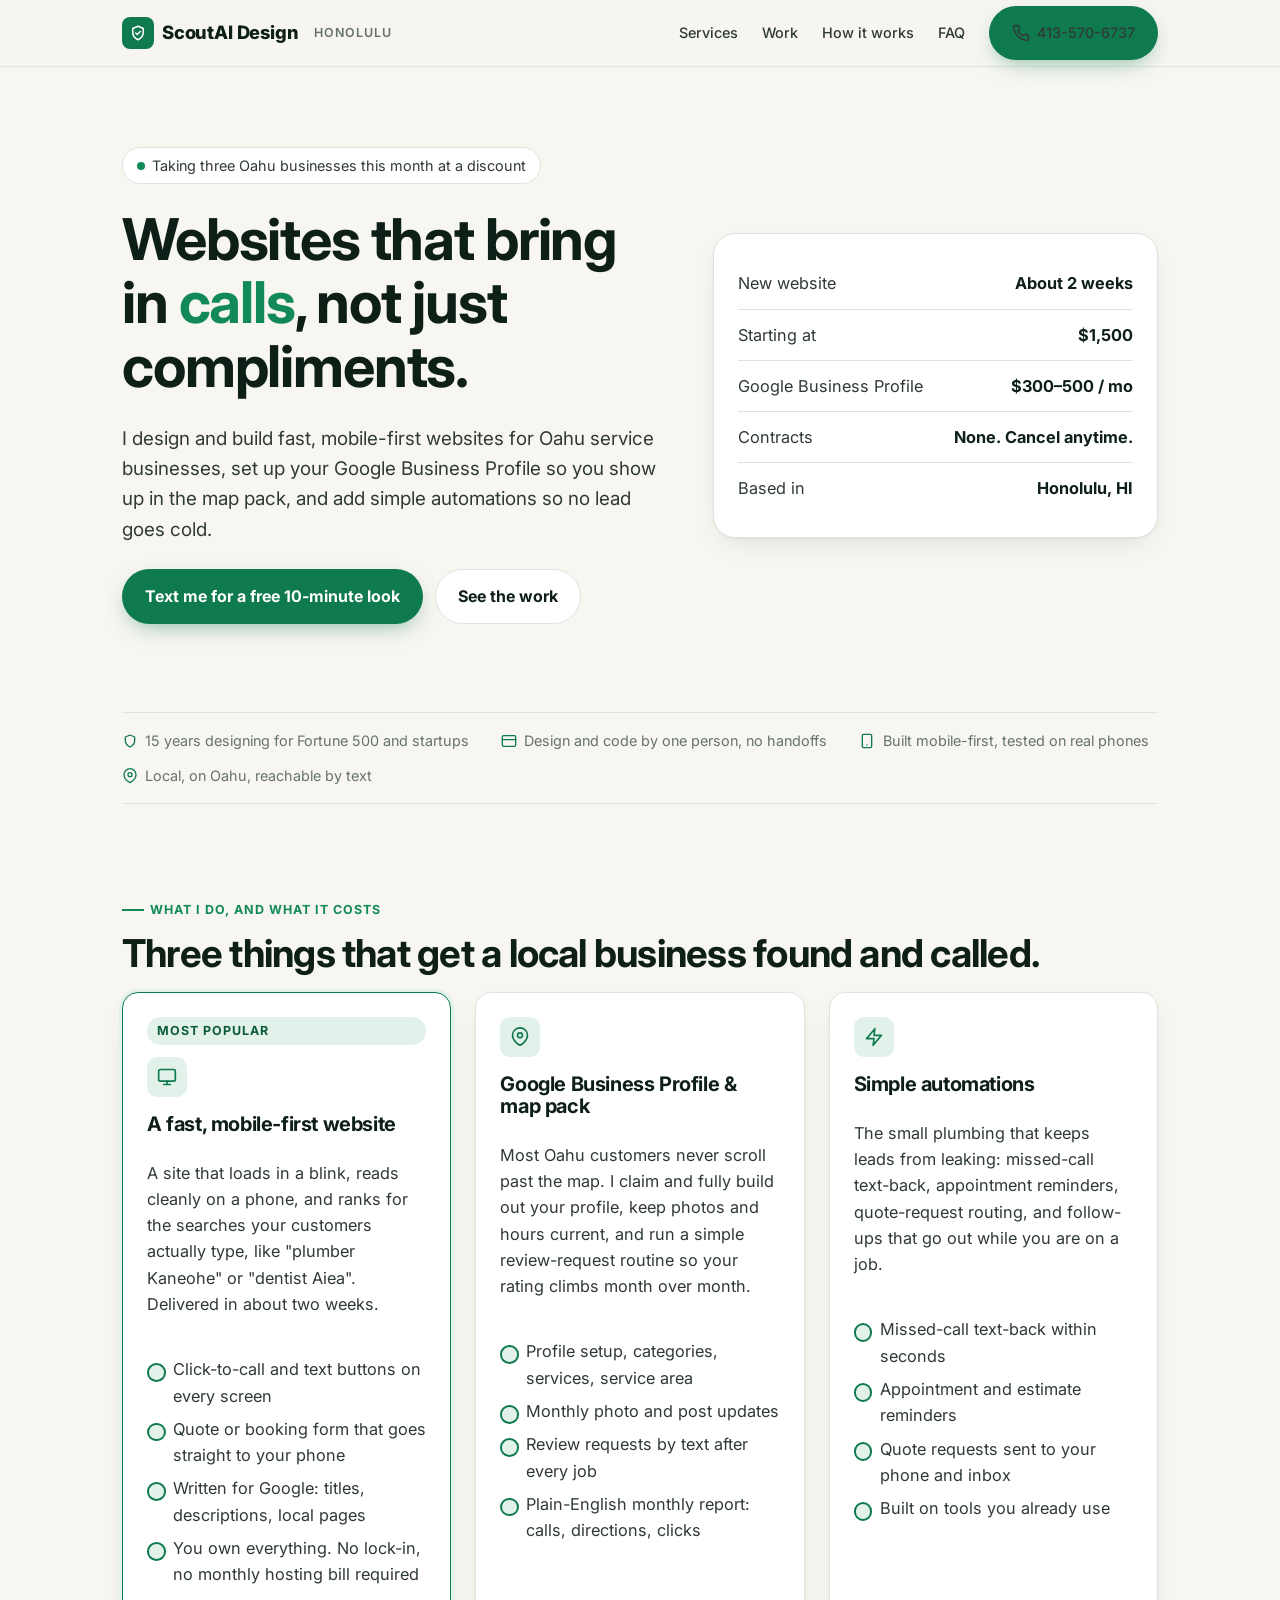
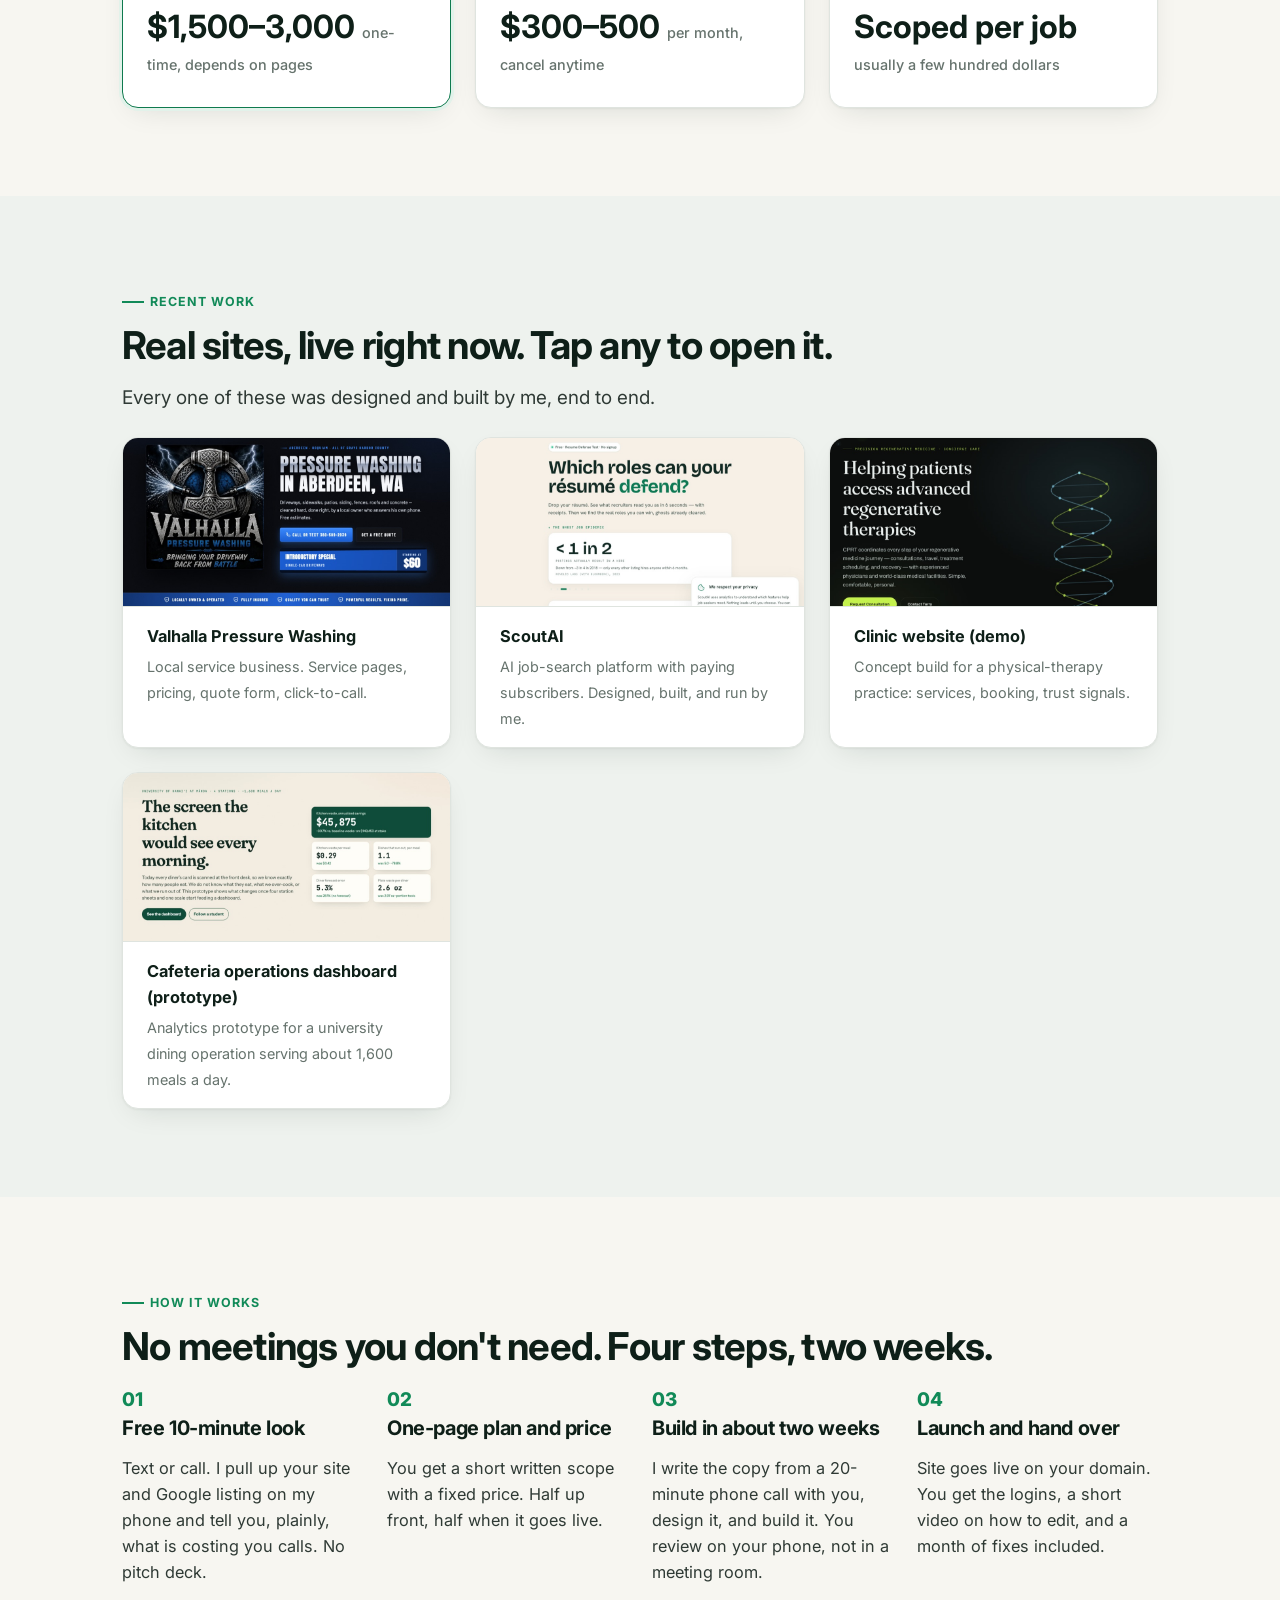
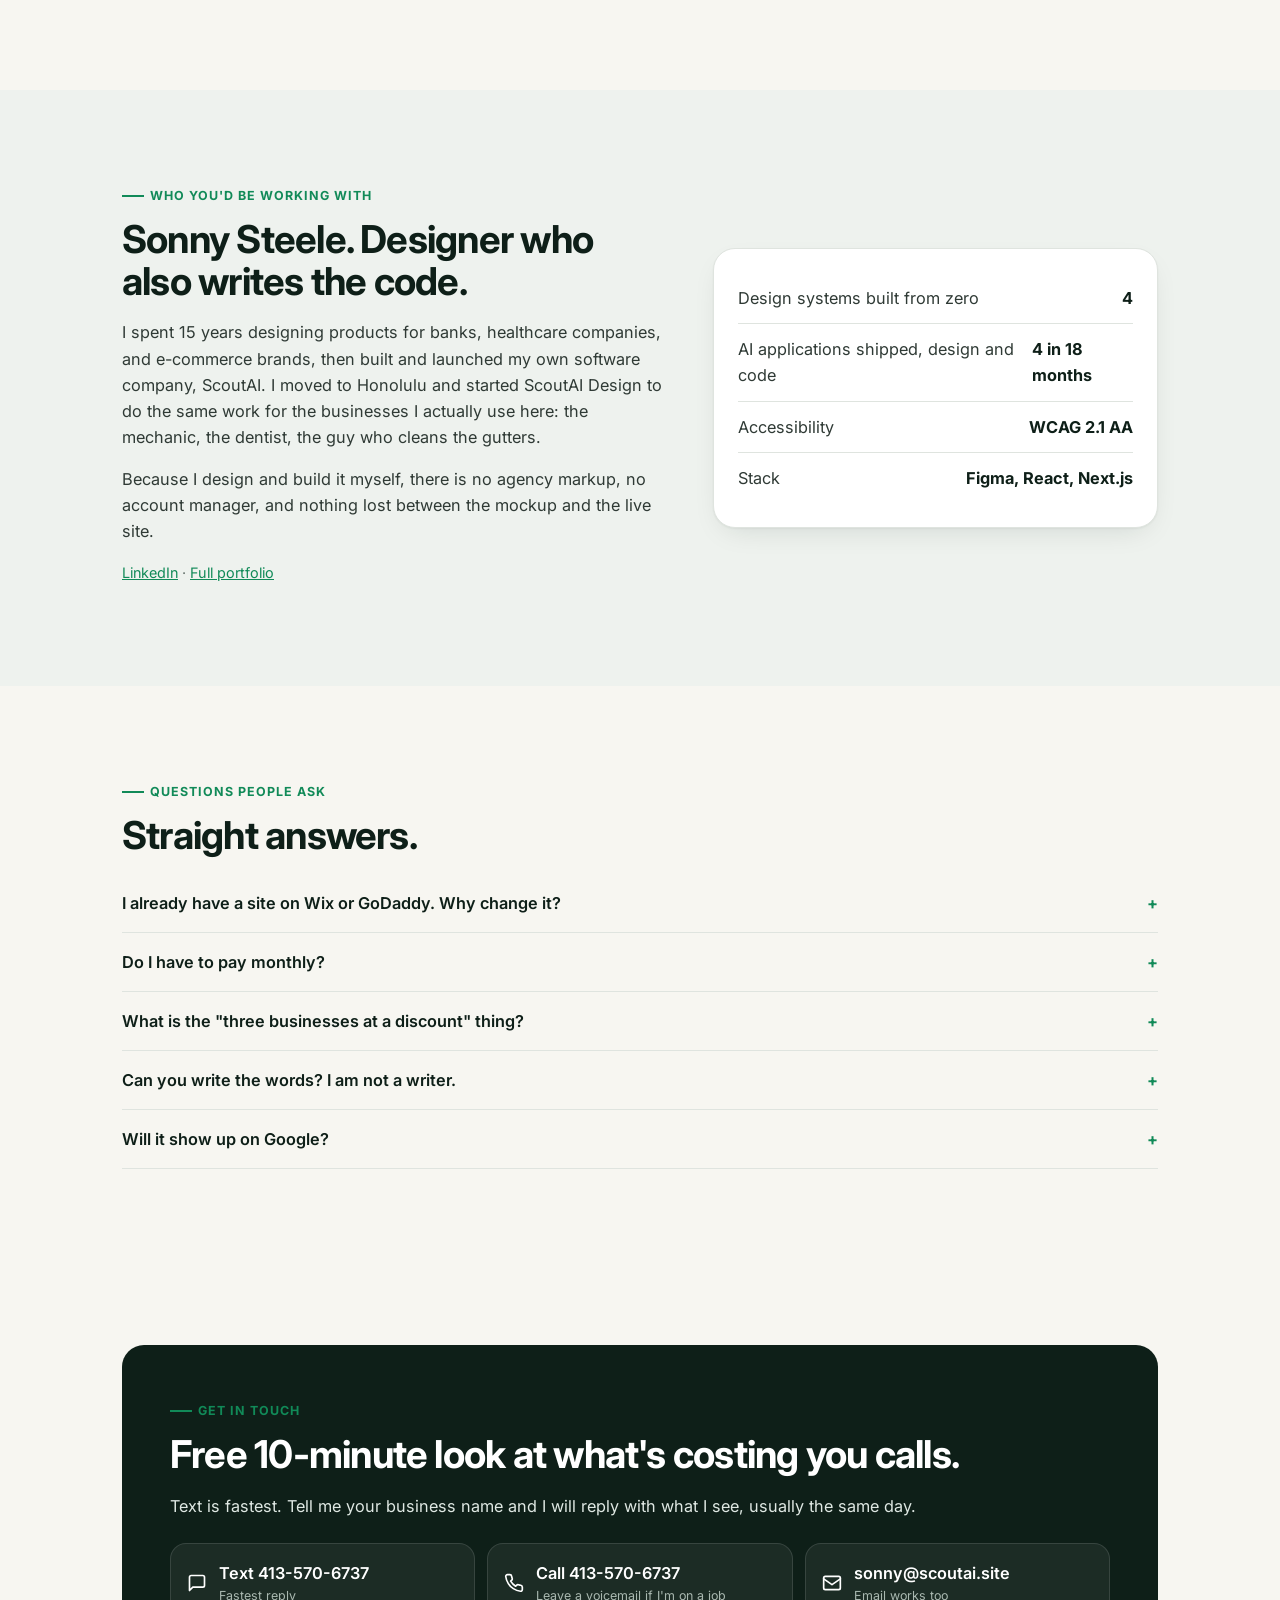
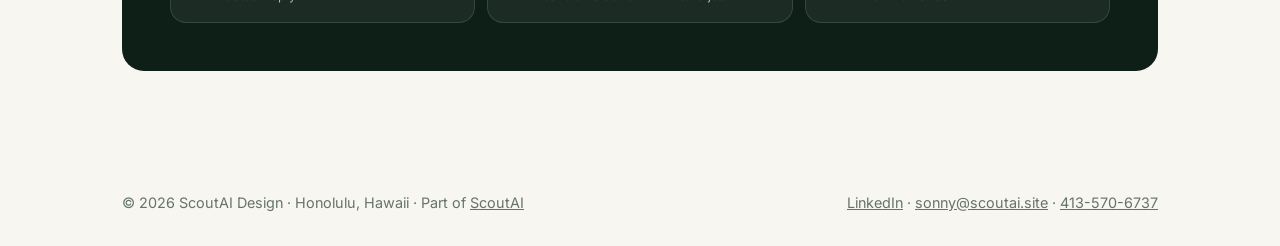
==== index.html @ 1185ef54 "ScoutAI Design one-page site Co-Authored-By: Claude Fable 5.1 <noreply@anthropic.com>" ====
<!doctype html>
<html lang="en">
<head>
<meta charset="utf-8">
<meta name="viewport" content="width=device-width,initial-scale=1,viewport-fit=cover">
<title>ScoutAI Design — Websites, Google Business Profile &amp; automations for Oahu businesses</title>
<meta name="description" content="Honolulu web design studio. Fast mobile-first websites in about two weeks, Google Business Profile management, and simple automations so no lead goes cold. Call or text 413-570-6737.">
<link rel="canonical" href="https://design.scoutai.site/">
<meta property="og:title" content="ScoutAI Design — Honolulu websites, local SEO &amp; automations">
<meta property="og:description" content="Mobile-first websites in about two weeks, Google Business Profile management, and automations for Oahu businesses.">
<meta property="og:image" content="https://design.scoutai.site/assets/img/work-1.jpg">
<meta property="og:url" content="https://design.scoutai.site/">
<meta property="og:type" content="website">
<link rel="preconnect" href="https://fonts.googleapis.com">
<link rel="preconnect" href="https://fonts.gstatic.com" crossorigin>
<link href="https://fonts.googleapis.com/css2?family=Inter:wght@400;500;600;700;800&display=swap" rel="stylesheet">
<link rel="stylesheet" href="assets/css/tokens.css">
<link rel="stylesheet" href="assets/css/site.css">
<link rel="icon" href="data:image/svg+xml,%3Csvg xmlns='http://www.w3.org/2000/svg' viewBox='0 0 32 32'%3E%3Crect width='32' height='32' rx='8' fill='%230f7a4e'/%3E%3Cpath d='M16 7l7 3v6c0 5-3.5 8-7 9-3.5-1-7-4-7-9v-6l7-3z' fill='none' stroke='%23fff' stroke-width='2' stroke-linejoin='round'/%3E%3C/svg%3E">
<script type="application/ld+json">
{"@context":"https://schema.org","@type":"ProfessionalService","name":"ScoutAI Design","url":"https://design.scoutai.site/","telephone":"+1-413-570-6737","email":"sonny@scoutai.site","image":"https://design.scoutai.site/assets/img/work-1.jpg","areaServed":{"@type":"Place","name":"Oahu, Hawaii"},"address":{"@type":"PostalAddress","addressLocality":"Honolulu","addressRegion":"HI","addressCountry":"US"},"founder":{"@type":"Person","name":"Sonny Steele","sameAs":"https://www.linkedin.com/in/sonnysteele/"},"priceRange":"$$","description":"Websites, Google Business Profile management, and simple automations for Oahu small businesses."}
</script>
</head>
<body>
<a class="skip" href="#services">Skip to content</a>

<header class="top">
  <div class="wrap">
    <a class="brand" href="#top" aria-label="ScoutAI Design home">
      <span class="mark" aria-hidden="true"><svg viewBox="0 0 24 24" fill="none" stroke-width="2" stroke-linecap="round" stroke-linejoin="round"><path d="M12 3l7 3v5c0 5-3.5 8.5-7 10-3.5-1.5-7-5-7-10V6l7-3z"/><path d="M9 12l2 2 4-4"/></svg></span>
      ScoutAI Design <span class="sub">Honolulu</span>
    </a>
    <nav class="nav" aria-label="Primary">
      <a href="#services">Services</a>
      <a href="#work">Work</a>
      <a href="#process">How it works</a>
      <a href="#faq">FAQ</a>
      <a class="btn btn--primary" href="tel:+14135706737"><svg viewBox="0 0 24 24" fill="none" stroke="currentColor" stroke-width="2" stroke-linecap="round" stroke-linejoin="round"><path d="M22 16.9v3a2 2 0 0 1-2.2 2 19.8 19.8 0 0 1-8.6-3.1 19.5 19.5 0 0 1-6-6A19.8 19.8 0 0 1 2.1 4.2 2 2 0 0 1 4.1 2h3a2 2 0 0 1 2 1.7c.1.9.4 1.8.7 2.7a2 2 0 0 1-.5 2.1L8 9.8a16 16 0 0 0 6 6l1.3-1.3a2 2 0 0 1 2.1-.5c.9.3 1.8.6 2.7.7a2 2 0 0 1 1.7 2.1z"/></svg>413-570-6737</a>
    </nav>
  </div>
</header>

<main id="top">

<section class="hero">
  <div class="wrap split">
    <div>
      <span class="pill">Taking three Oahu businesses this month at a discount</span>
      <h1>Websites that bring in <span class="accent">calls</span>, not just compliments.</h1>
      <p class="lede">I design and build fast, mobile-first websites for Oahu service businesses, set up your Google Business Profile so you show up in the map pack, and add simple automations so no lead goes cold.</p>
      <div class="btn-row">
        <a class="btn btn--primary" href="sms:+14135706737?body=Hi%20Sonny%2C%20I%27d%20like%20a%20free%2010-minute%20look%20at%20my%20website.">Text me for a free 10-minute look</a>
        <a class="btn btn--ghost" href="#work">See the work</a>
      </div>
    </div>
    <aside class="hero-card" aria-label="At a glance">
      <div class="row"><span>New website</span><b>About 2 weeks</b></div>
      <div class="row"><span>Starting at</span><b>$1,500</b></div>
      <div class="row"><span>Google Business Profile</span><b>$300–500 / mo</b></div>
      <div class="row"><span>Contracts</span><b>None. Cancel anytime.</b></div>
      <div class="row"><span>Based in</span><b>Honolulu, HI</b></div>
    </aside>
  </div>
</section>

<div class="wrap">
  <div class="strip" aria-label="Highlights">
    <span><svg viewBox="0 0 24 24" fill="none" stroke-width="2" stroke-linecap="round" stroke-linejoin="round"><path d="M12 3l7 3v5c0 5-3.5 8.5-7 10-3.5-1.5-7-5-7-10V6l7-3z"/></svg>15 years designing for Fortune 500 and startups</span>
    <span><svg viewBox="0 0 24 24" fill="none" stroke-width="2" stroke-linecap="round" stroke-linejoin="round"><rect x="2" y="4" width="20" height="16" rx="2"/><path d="M2 10h20"/></svg>Design and code by one person, no handoffs</span>
    <span><svg viewBox="0 0 24 24" fill="none" stroke-width="2" stroke-linecap="round" stroke-linejoin="round"><rect x="5" y="2" width="14" height="20" rx="2"/><path d="M12 18h.01"/></svg>Built mobile-first, tested on real phones</span>
    <span><svg viewBox="0 0 24 24" fill="none" stroke-width="2" stroke-linecap="round" stroke-linejoin="round"><path d="M21 10c0 7-9 12-9 12S3 17 3 10a9 9 0 0 1 18 0z"/><circle cx="12" cy="10" r="3"/></svg>Local, on Oahu, reachable by text</span>
  </div>
</div>

<section id="services">
  <div class="wrap">
    <span class="kicker">What I do, and what it costs</span>
    <h2>Three things that get a local business found and called.</h2>
    <div class="grid">
      <article class="card card--feature">
        <span class="tag">Most popular</span>
        <div class="icon" aria-hidden="true"><svg viewBox="0 0 24 24" fill="none" stroke-width="2" stroke-linecap="round" stroke-linejoin="round"><rect x="2" y="3" width="20" height="14" rx="2"/><path d="M8 21h8M12 17v4"/></svg></div>
        <h3>A fast, mobile-first website</h3>
        <p>A site that loads in a blink, reads cleanly on a phone, and ranks for the searches your customers actually type, like "plumber Kaneohe" or "dentist Aiea". Delivered in about two weeks.</p>
        <ul class="ticks fill">
          <li>Click-to-call and text buttons on every screen</li>
          <li>Quote or booking form that goes straight to your phone</li>
          <li>Written for Google: titles, descriptions, local pages</li>
          <li>You own everything. No lock-in, no monthly hosting bill required</li>
        </ul>
        <div class="price">$1,500–3,000 <small>one-time, depends on pages</small></div>
      </article>
      <article class="card">
        <div class="icon" aria-hidden="true"><svg viewBox="0 0 24 24" fill="none" stroke-width="2" stroke-linecap="round" stroke-linejoin="round"><path d="M21 10c0 7-9 12-9 12S3 17 3 10a9 9 0 0 1 18 0z"/><circle cx="12" cy="10" r="3"/></svg></div>
        <h3>Google Business Profile &amp; map pack</h3>
        <p>Most Oahu customers never scroll past the map. I claim and fully build out your profile, keep photos and hours current, and run a simple review-request routine so your rating climbs month over month.</p>
        <ul class="ticks fill">
          <li>Profile setup, categories, services, service area</li>
          <li>Monthly photo and post updates</li>
          <li>Review requests by text after every job</li>
          <li>Plain-English monthly report: calls, directions, clicks</li>
        </ul>
        <div class="price">$300–500 <small>per month, cancel anytime</small></div>
      </article>
      <article class="card">
        <div class="icon" aria-hidden="true"><svg viewBox="0 0 24 24" fill="none" stroke-width="2" stroke-linecap="round" stroke-linejoin="round"><path d="M13 2L3 14h9l-1 8 10-12h-9l1-8z"/></svg></div>
        <h3>Simple automations</h3>
        <p>The small plumbing that keeps leads from leaking: missed-call text-back, appointment reminders, quote-request routing, and follow-ups that go out while you are on a job.</p>
        <ul class="ticks fill">
          <li>Missed-call text-back within seconds</li>
          <li>Appointment and estimate reminders</li>
          <li>Quote requests sent to your phone and inbox</li>
          <li>Built on tools you already use</li>
        </ul>
        <div class="price">Scoped per job <small>usually a few hundred dollars</small></div>
      </article>
    </div>
  </div>
</section>

<section id="work" class="section--tint">
  <div class="wrap">
    <span class="kicker">Recent work</span>
    <h2>Real sites, live right now. Tap any to open it.</h2>
    <p class="lede">Every one of these was designed and built by me, end to end.</p>
    <div class="work">
      <a href="https://sonnysteele23.github.io/valhalla-pressure-washing/" target="_blank" rel="noopener">
        <figure><img src="assets/img/work-1.jpg" alt="Valhalla Pressure Washing website homepage" loading="lazy" width="1000" height="515"><figcaption><b>Valhalla Pressure Washing</b><span>Local service business. Service pages, pricing, quote form, click-to-call.</span></figcaption></figure>
      </a>
      <a href="https://scoutai.site/" target="_blank" rel="noopener">
        <figure><img src="assets/img/work-2.jpg" alt="ScoutAI job-search platform homepage" loading="lazy" width="1000" height="515"><figcaption><b>ScoutAI</b><span>AI job-search platform with paying subscribers. Designed, built, and run by me.</span></figcaption></figure>
      </a>
      <a href="https://sonnysteele23.github.io/cprt-demo/" target="_blank" rel="noopener">
        <figure><img src="assets/img/work-3.jpg" alt="Clinic website demo homepage" loading="lazy" width="1000" height="515"><figcaption><b>Clinic website (demo)</b><span>Concept build for a physical-therapy practice: services, booking, trust signals.</span></figcaption></figure>
      </a>
      <a href="https://sonnysteele23.github.io/uh-cafeteria-analytics/" target="_blank" rel="noopener">
        <figure><img src="assets/img/work-4.jpg" alt="Cafeteria operations analytics prototype" loading="lazy" width="1000" height="515"><figcaption><b>Cafeteria operations dashboard (prototype)</b><span>Analytics prototype for a university dining operation serving about 1,600 meals a day.</span></figcaption></figure>
      </a>
    </div>
  </div>
</section>

<section id="process">
  <div class="wrap">
    <span class="kicker">How it works</span>
    <h2>No meetings you don't need. Four steps, two weeks.</h2>
    <div class="steps">
      <div><h3>Free 10-minute look</h3><p>Text or call. I pull up your site and Google listing on my phone and tell you, plainly, what is costing you calls. No pitch deck.</p></div>
      <div><h3>One-page plan and price</h3><p>You get a short written scope with a fixed price. Half up front, half when it goes live.</p></div>
      <div><h3>Build in about two weeks</h3><p>I write the copy from a 20-minute phone call with you, design it, and build it. You review on your phone, not in a meeting room.</p></div>
      <div><h3>Launch and hand over</h3><p>Site goes live on your domain. You get the logins, a short video on how to edit, and a month of fixes included.</p></div>
    </div>
  </div>
</section>

<section id="about" class="section--tint">
  <div class="wrap split">
    <div>
      <span class="kicker">Who you'd be working with</span>
      <h2>Sonny Steele. Designer who also writes the code.</h2>
      <p>I spent 15 years designing products for banks, healthcare companies, and e-commerce brands, then built and launched my own software company, ScoutAI. I moved to Honolulu and started ScoutAI Design to do the same work for the businesses I actually use here: the mechanic, the dentist, the guy who cleans the gutters.</p>
      <p>Because I design and build it myself, there is no agency markup, no account manager, and nothing lost between the mockup and the live site.</p>
      <p class="note"><a href="https://www.linkedin.com/in/sonnysteele/" target="_blank" rel="noopener">LinkedIn</a> · <a href="https://www.figma.com/deck/EFC6yVLOGA2i9ypDImiFr3/Sonny-Steele---Portfolio-2026?node-id=2-2&amp;viewport=-121%2C-88%2C0.57&amp;t=AfPkyP63hYA5j1CK-1&amp;scaling=min-zoom&amp;content-scaling=fixed&amp;page-id=0%3A1" target="_blank" rel="noopener">Full portfolio</a></p>
    </div>
    <div class="hero-card">
      <div class="row"><span>Design systems built from zero</span><b>4</b></div>
      <div class="row"><span>AI applications shipped, design and code</span><b>4 in 18 months</b></div>
      <div class="row"><span>Accessibility</span><b>WCAG 2.1 AA</b></div>
      <div class="row"><span>Stack</span><b>Figma, React, Next.js</b></div>
    </div>
  </div>
</section>

<section id="faq">
  <div class="wrap">
    <span class="kicker">Questions people ask</span>
    <h2>Straight answers.</h2>
    <details><summary>I already have a site on Wix or GoDaddy. Why change it?</summary><p>If it loads fast on a phone, shows your phone number above the fold, and you are getting calls from Google, keep it. If any of those is a no, that is the fix. I will tell you honestly on the free look which one you are.</p></details>
    <details><summary>Do I have to pay monthly?</summary><p>Not for the website. It is a one-time build and you own it. The Google Business Profile service is monthly because it is ongoing work, and you can cancel any month.</p></details>
    <details><summary>What is the "three businesses at a discount" thing?</summary><p>I am new on Oahu and want local work to show. The first three businesses this month get a reduced build price in exchange for letting me use the finished site in my portfolio. Nothing else changes.</p></details>
    <details><summary>Can you write the words? I am not a writer.</summary><p>Yes. We talk for about 20 minutes about what you do and who calls you, and I write everything from that. You approve it before it goes live.</p></details>
    <details><summary>Will it show up on Google?</summary><p>A new site does not rank overnight, and anyone who promises page one in a week is guessing. What I do is build it right from day one, titles, local pages, speed, and your Google Business Profile, which is where most local calls come from. Most clients see map-pack movement in the first one to three months.</p></details>
  </div>
</section>

<section id="contact">
  <div class="wrap">
    <div class="contact">
      <span class="kicker">Get in touch</span>
      <h2>Free 10-minute look at what's costing you calls.</h2>
      <p>Text is fastest. Tell me your business name and I will reply with what I see, usually the same day.</p>
      <div class="ways">
        <a href="sms:+14135706737?body=Hi%20Sonny%2C%20I%27d%20like%20a%20free%2010-minute%20look%20at%20my%20website."><svg viewBox="0 0 24 24" fill="none" stroke-width="2" stroke-linecap="round" stroke-linejoin="round"><path d="M21 15a2 2 0 0 1-2 2H7l-4 4V5a2 2 0 0 1 2-2h14a2 2 0 0 1 2 2z"/></svg><span>Text 413-570-6737<small>Fastest reply</small></span></a>
        <a href="tel:+14135706737"><svg viewBox="0 0 24 24" fill="none" stroke-width="2" stroke-linecap="round" stroke-linejoin="round"><path d="M22 16.9v3a2 2 0 0 1-2.2 2 19.8 19.8 0 0 1-8.6-3.1 19.5 19.5 0 0 1-6-6A19.8 19.8 0 0 1 2.1 4.2 2 2 0 0 1 4.1 2h3a2 2 0 0 1 2 1.7c.1.9.4 1.8.7 2.7a2 2 0 0 1-.5 2.1L8 9.8a16 16 0 0 0 6 6l1.3-1.3a2 2 0 0 1 2.1-.5c.9.3 1.8.6 2.7.7a2 2 0 0 1 1.7 2.1z"/></svg><span>Call 413-570-6737<small>Leave a voicemail if I'm on a job</small></span></a>
        <a href="mailto:sonny@scoutai.site?subject=Free%2010-minute%20website%20look"><svg viewBox="0 0 24 24" fill="none" stroke-width="2" stroke-linecap="round" stroke-linejoin="round"><rect x="2" y="4" width="20" height="16" rx="2"/><path d="M22 7l-10 7L2 7"/></svg><span>sonny@scoutai.site<small>Email works too</small></span></a>
      </div>
    </div>
  </div>
</section>

</main>

<footer>
  <div class="wrap">
    <span>© 2026 ScoutAI Design · Honolulu, Hawaii · Part of <a href="https://scoutai.site/">ScoutAI</a></span>
    <span><a href="https://www.linkedin.com/in/sonnysteele/" rel="noopener">LinkedIn</a> · <a href="mailto:sonny@scoutai.site">sonny@scoutai.site</a> · <a href="tel:+14135706737">413-570-6737</a></span>
  </div>
</footer>

<div class="callbar" aria-label="Quick contact">
  <a href="tel:+14135706737"><svg viewBox="0 0 24 24" fill="none" stroke="currentColor" stroke-width="2" stroke-linecap="round" stroke-linejoin="round"><path d="M22 16.9v3a2 2 0 0 1-2.2 2 19.8 19.8 0 0 1-8.6-3.1 19.5 19.5 0 0 1-6-6A19.8 19.8 0 0 1 2.1 4.2 2 2 0 0 1 4.1 2h3a2 2 0 0 1 2 1.7c.1.9.4 1.8.7 2.7a2 2 0 0 1-.5 2.1L8 9.8a16 16 0 0 0 6 6l1.3-1.3a2 2 0 0 1 2.1-.5c.9.3 1.8.6 2.7.7a2 2 0 0 1 1.7 2.1z"/></svg>Call</a>
  <a href="sms:+14135706737"><svg viewBox="0 0 24 24" fill="none" stroke="currentColor" stroke-width="2" stroke-linecap="round" stroke-linejoin="round"><path d="M21 15a2 2 0 0 1-2 2H7l-4 4V5a2 2 0 0 1 2-2h14a2 2 0 0 1 2 2z"/></svg>Text</a>
</div>
</body>
</html>
---- assets/css/tokens.css ----
/* ScoutAI Design — design tokens. Every visual value lives here. */
:root{
  /* Color — matches scoutai.site (green on warm off-white) */
  --c-bg:#f7f6f1;
  --c-surface:#ffffff;
  --c-surface-2:#eef2ee;
  --c-text:#2f3a35;
  --c-text-strong:#0e1f18;
  --c-text-mute:#66736d;
  --c-line:#dfe4df;
  --c-brand:#0f7a4e;
  --c-brand-hot:#118a58;
  --c-brand-deep:#0b5c3b;
  --c-brand-tint:#e2f2ea;
  --c-on-brand:#ffffff;
  --c-accent:#c9a227;

  /* Type */
  --f-body:"Inter",-apple-system,BlinkMacSystemFont,"Segoe UI",Roboto,Helvetica,Arial,sans-serif;
  --f-display:"Inter",-apple-system,BlinkMacSystemFont,"Segoe UI",Roboto,Helvetica,Arial,sans-serif;
  --fs-xs:.78rem;
  --fs-sm:.9rem;
  --fs-base:1.02rem;
  --fs-md:1.18rem;
  --fs-h3:1.25rem;
  --fs-h2:clamp(1.7rem,3.4vw,2.4rem);
  --fs-h1:clamp(2.2rem,5.6vw,3.6rem);
  --fs-price:2rem;
  --lh-body:1.6;
  --lh-tight:1.1;
  --ls-label:.08em;

  /* Space */
  --sp-1:.25rem; --sp-2:.5rem; --sp-3:.75rem; --sp-4:1rem; --sp-5:1.5rem; --sp-6:2rem; --sp-7:3rem; --sp-8:4rem;
  --sp-gutter:clamp(1rem,4vw,2rem);
  --sp-section:clamp(3rem,8vw,5.5rem);
  --container:1100px;

  /* Shape + depth */
  --r-sm:10px; --r-md:16px; --r-lg:22px; --r-pill:999px;
  --sh-card:0 1px 2px rgba(14,31,24,.05),0 10px 30px -12px rgba(14,31,24,.15);
  --sh-brand:0 8px 22px -8px rgba(15,122,78,.55);
  --t-fast:.18s ease;
  --z-header:50; --z-callbar:60; --z-skip:100;
}
---- assets/css/site.css ----
/* ScoutAI Design — components. All values come from tokens.css. */

/* Base */
*{box-sizing:border-box}
html{scroll-behavior:smooth;-webkit-text-size-adjust:100%}
body{margin:0;background:var(--c-bg);color:var(--c-text);font-family:var(--f-body);font-size:var(--fs-base);line-height:var(--lh-body)}
a{color:var(--c-brand-hot)}
a:hover{color:var(--c-brand-deep)}
img{max-width:100%;height:auto;display:block}
.skip{position:absolute;left:-999px;top:0;background:var(--c-brand);color:var(--c-on-brand);padding:var(--sp-2) var(--sp-3);z-index:var(--z-skip)}
.skip:focus{left:var(--sp-2);top:var(--sp-2)}

/* Layout */
.wrap{max-width:var(--container);margin:0 auto;padding:0 var(--sp-gutter)}
section{padding:var(--sp-section) 0}
.section--tint{background:var(--c-surface-2)}
.grid{display:grid;gap:var(--sp-5);grid-template-columns:repeat(auto-fit,minmax(250px,1fr))}
.grid--2{grid-template-columns:repeat(auto-fit,minmax(300px,1fr))}
.split{display:grid;grid-template-columns:1.1fr .9fr;gap:var(--sp-7);align-items:center}
@media (max-width:860px){.split{grid-template-columns:1fr}}

/* Type */
h1,h2,h3{font-family:var(--f-display);font-weight:700;letter-spacing:-.02em;line-height:var(--lh-tight);color:var(--c-text-strong);margin:0 0 .45em}
h1{font-size:var(--fs-h1)}
h2{font-size:var(--fs-h2)}
h3{font-size:var(--fs-h3)}
.accent{color:var(--c-brand-hot)}
.kicker{display:inline-flex;align-items:center;gap:.5em;font-size:var(--fs-xs);font-weight:700;letter-spacing:var(--ls-label);text-transform:uppercase;color:var(--c-brand-hot);margin-bottom:var(--sp-3)}
.kicker::before{content:"";width:22px;height:2px;background:var(--c-brand-hot)}
.lede{font-size:var(--fs-md);max-width:60ch;margin:0 0 var(--sp-5)}
.note{font-size:var(--fs-sm);color:var(--c-text-mute)}
.price{font-family:var(--f-display);font-weight:700;font-size:var(--fs-price);line-height:1;color:var(--c-text-strong)}
.price small{font-size:var(--fs-sm);font-weight:500;color:var(--c-text-mute)}
ul.ticks{list-style:none;padding:0;margin:var(--sp-4) 0 0}
ul.ticks li{position:relative;padding-left:1.6em;margin:.45em 0}
ul.ticks li::before{content:"";position:absolute;left:0;top:.42em;width:.9em;height:.9em;border-radius:50%;background:var(--c-brand-tint);border:2px solid var(--c-brand)}

/* Buttons */
.btn{display:inline-flex;align-items:center;justify-content:center;gap:.5em;font-weight:700;font-size:1rem;padding:14px 22px;border-radius:var(--r-pill);text-decoration:none;border:1px solid transparent;cursor:pointer;white-space:nowrap;transition:transform var(--t-fast),box-shadow var(--t-fast),background var(--t-fast)}
.btn svg{width:18px;height:18px;flex:none}
.btn--primary{background:var(--c-brand);color:var(--c-on-brand);box-shadow:var(--sh-brand)}
.btn--primary:hover{background:var(--c-brand-deep);color:var(--c-on-brand);transform:translateY(-1px)}
.btn--ghost{background:var(--c-surface);border-color:var(--c-line);color:var(--c-text-strong)}
.btn--ghost:hover{border-color:var(--c-brand);color:var(--c-brand-deep)}
.btn--block{width:100%}
.btn:focus-visible{outline:2px solid var(--c-brand-hot);outline-offset:2px}
.btn-row{display:flex;flex-wrap:wrap;gap:var(--sp-3)}

/* Header */
.top{position:sticky;top:0;z-index:var(--z-header);background:rgba(247,246,241,.9);backdrop-filter:blur(10px);border-bottom:1px solid var(--c-line)}
.top .wrap{display:flex;align-items:center;gap:var(--sp-5);min-height:66px}
.brand{display:flex;align-items:center;gap:var(--sp-2);text-decoration:none;color:var(--c-text-strong);font-weight:800;font-size:1.15rem;letter-spacing:-.01em}
.brand .mark{width:32px;height:32px;border-radius:8px;background:var(--c-brand);display:grid;place-items:center;flex:none}
.brand .mark svg{width:18px;height:18px;stroke:var(--c-on-brand)}
.brand .sub{font-size:var(--fs-xs);font-weight:600;letter-spacing:var(--ls-label);text-transform:uppercase;color:var(--c-text-mute);margin-left:var(--sp-2)}
.nav{margin-left:auto;display:flex;gap:var(--sp-5);align-items:center}
.nav a{text-decoration:none;color:var(--c-text);font-weight:500;font-size:var(--fs-sm)}
.nav a:hover{color:var(--c-brand-deep)}
@media (max-width:760px){.nav a:not(.btn){display:none}.brand .sub{display:none}}

/* Hero */
.hero{padding-top:clamp(2.5rem,7vw,5rem)}
.hero .pill{display:inline-flex;align-items:center;gap:.5em;background:var(--c-surface);border:1px solid var(--c-line);border-radius:var(--r-pill);padding:6px 14px;font-size:var(--fs-sm);margin-bottom:var(--sp-5)}
.hero .pill::before{content:"";width:8px;height:8px;border-radius:50%;background:var(--c-brand-hot)}
.hero h1{max-width:16ch}
.hero-card{background:var(--c-surface);border:1px solid var(--c-line);border-radius:var(--r-lg);padding:var(--sp-5);box-shadow:var(--sh-card)}
.hero-card .row{display:flex;justify-content:space-between;gap:var(--sp-3);padding:var(--sp-3) 0;border-bottom:1px solid var(--c-line)}
.hero-card .row:last-child{border-bottom:0}
.hero-card .row b{color:var(--c-text-strong)}

/* Trust strip */
.strip{display:flex;flex-wrap:wrap;gap:var(--sp-3) var(--sp-6);padding:var(--sp-4) 0;border-top:1px solid var(--c-line);border-bottom:1px solid var(--c-line);font-size:var(--fs-sm);color:var(--c-text-mute)}
.strip span{display:inline-flex;align-items:center;gap:.5em}
.strip svg{width:16px;height:16px;stroke:var(--c-brand)}

/* Cards */
.card{background:var(--c-surface);border:1px solid var(--c-line);border-radius:var(--r-md);padding:var(--sp-5);box-shadow:var(--sh-card);display:flex;flex-direction:column}
.card .icon{width:40px;height:40px;border-radius:10px;background:var(--c-brand-tint);display:grid;place-items:center;margin-bottom:var(--sp-4)}
.card .icon svg{width:20px;height:20px;stroke:var(--c-brand)}
.card .price{margin:var(--sp-4) 0 var(--sp-2)}
.card .fill{flex:1}
.card--feature{border-color:var(--c-brand);box-shadow:0 0 0 3px var(--c-brand-tint),var(--sh-card)}
.tag{display:inline-block;font-size:var(--fs-xs);font-weight:700;letter-spacing:var(--ls-label);text-transform:uppercase;color:var(--c-brand-deep);background:var(--c-brand-tint);border-radius:var(--r-pill);padding:4px 10px;margin-bottom:var(--sp-3)}

/* Work */
.work{display:grid;gap:var(--sp-5);grid-template-columns:repeat(auto-fit,minmax(280px,1fr))}
.work a{display:block;text-decoration:none;color:inherit;background:var(--c-surface);border:1px solid var(--c-line);border-radius:var(--r-md);overflow:hidden;box-shadow:var(--sh-card);transition:transform var(--t-fast)}
.work a:hover{transform:translateY(-3px)}
.work figure{margin:0}
.work img{aspect-ratio:1000/515;object-fit:cover;object-position:top;border-bottom:1px solid var(--c-line)}
.work figcaption{padding:var(--sp-4) var(--sp-5)}
.work figcaption b{display:block;color:var(--c-text-strong);margin-bottom:var(--sp-1)}
.work figcaption span{font-size:var(--fs-sm);color:var(--c-text-mute)}

/* Steps */
.steps{counter-reset:step;display:grid;gap:var(--sp-5);grid-template-columns:repeat(auto-fit,minmax(220px,1fr))}
.steps div{position:relative;padding-top:var(--sp-6)}
.steps div::before{counter-increment:step;content:counter(step,decimal-leading-zero);position:absolute;top:0;left:0;font-weight:800;color:var(--c-brand-hot);font-size:var(--fs-md)}
.steps h3{margin-bottom:var(--sp-2)}

/* FAQ */
details{border-bottom:1px solid var(--c-line);padding:var(--sp-4) 0}
summary{cursor:pointer;font-weight:600;color:var(--c-text-strong);list-style:none;display:flex;justify-content:space-between;gap:var(--sp-4)}
summary::-webkit-details-marker{display:none}
summary::after{content:"+";color:var(--c-brand-hot);font-weight:700}
details[open] summary::after{content:"–"}
details p{margin:var(--sp-3) 0 0;max-width:70ch}

/* Contact */
.contact{background:var(--c-text-strong);color:#dfe8e3;border-radius:var(--r-lg);padding:clamp(1.5rem,5vw,3rem)}
.contact h2{color:#fff}
.contact a{color:#fff}
.contact .btn--primary{box-shadow:none}
.contact .ways{display:grid;gap:var(--sp-3);grid-template-columns:repeat(auto-fit,minmax(200px,1fr));margin-top:var(--sp-5)}
.contact .ways a{display:flex;align-items:center;gap:var(--sp-3);background:rgba(255,255,255,.06);border:1px solid rgba(255,255,255,.12);border-radius:var(--r-md);padding:var(--sp-4);text-decoration:none;font-weight:600}
.contact .ways a:hover{background:rgba(255,255,255,.12)}
.contact .ways svg{width:20px;height:20px;stroke:#fff;flex:none}
.contact .ways small{display:block;font-weight:400;color:#a9b8b0;font-size:var(--fs-xs)}

/* Footer */
footer{padding:var(--sp-6) 0 calc(var(--sp-6) + 64px);font-size:var(--fs-sm);color:var(--c-text-mute)}
footer .wrap{display:flex;flex-wrap:wrap;gap:var(--sp-4);justify-content:space-between}
footer a{color:var(--c-text-mute)}
@media (min-width:761px){footer{padding-bottom:var(--sp-6)}}

/* Mobile call bar */
.callbar{position:fixed;left:0;right:0;bottom:0;z-index:var(--z-callbar);display:grid;grid-template-columns:1fr 1fr;gap:1px;background:var(--c-line);border-top:1px solid var(--c-line);padding-bottom:env(safe-area-inset-bottom,0px)}
.callbar a{display:flex;align-items:center;justify-content:center;gap:.5em;padding:14px;background:var(--c-brand);color:var(--c-on-brand);font-weight:700;text-decoration:none}
.callbar a:last-child{background:var(--c-surface);color:var(--c-text-strong)}
.callbar svg{width:18px;height:18px}
@media (min-width:761px){.callbar{display:none}}

/* Motion */
@media (prefers-reduced-motion:reduce){*{transition:none!important;scroll-behavior:auto!important}}
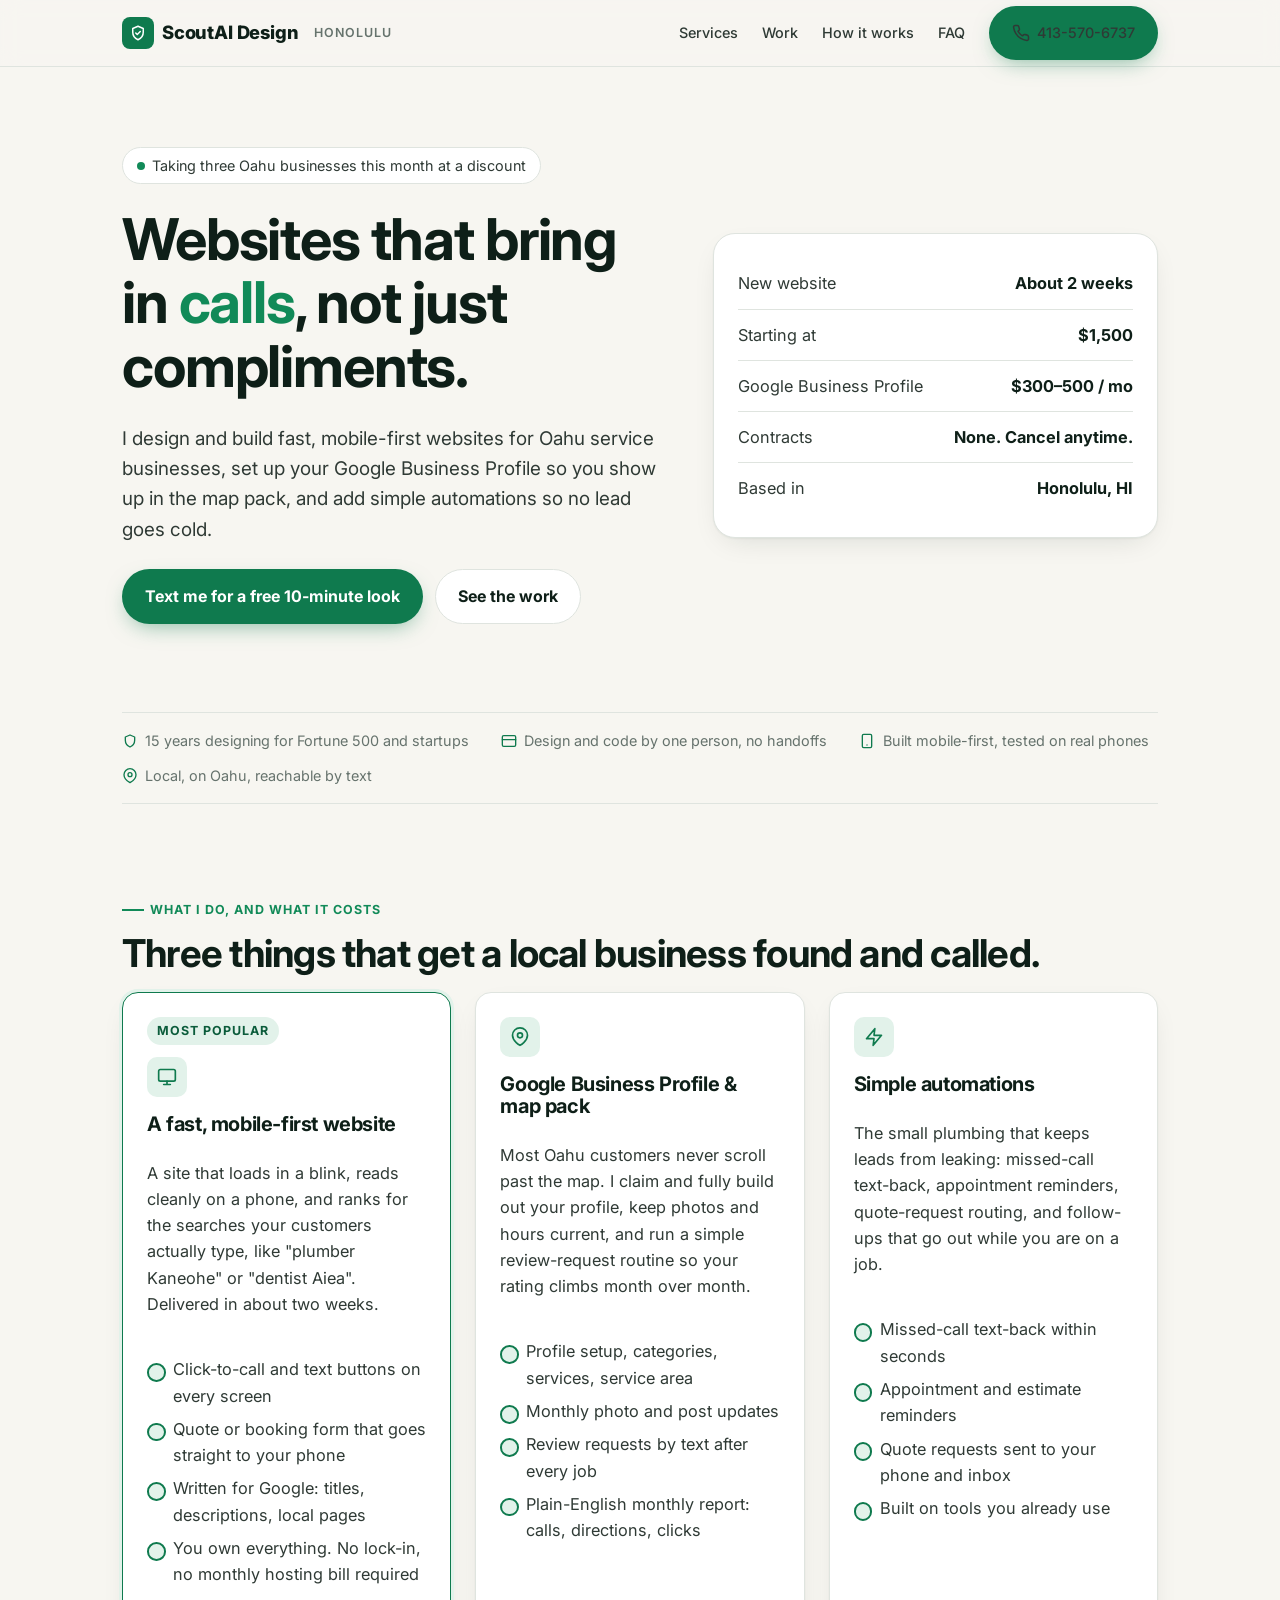
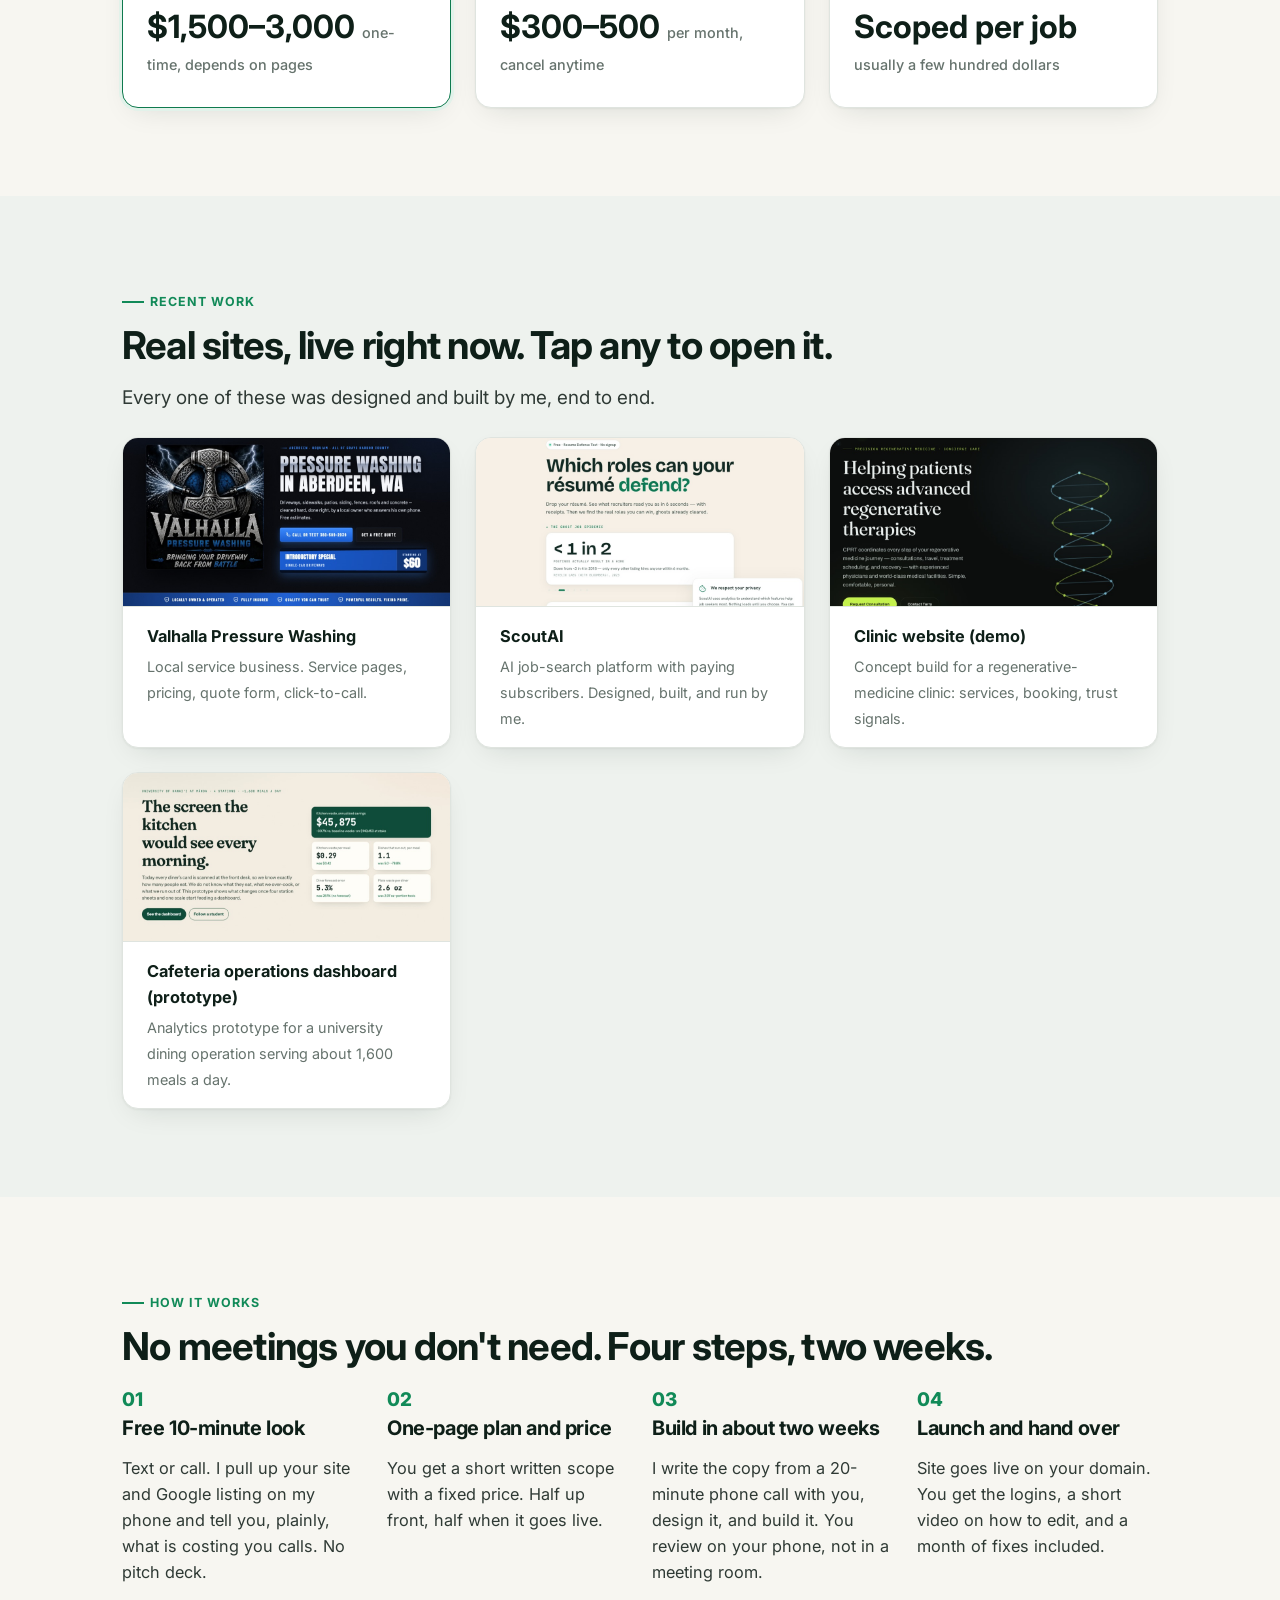
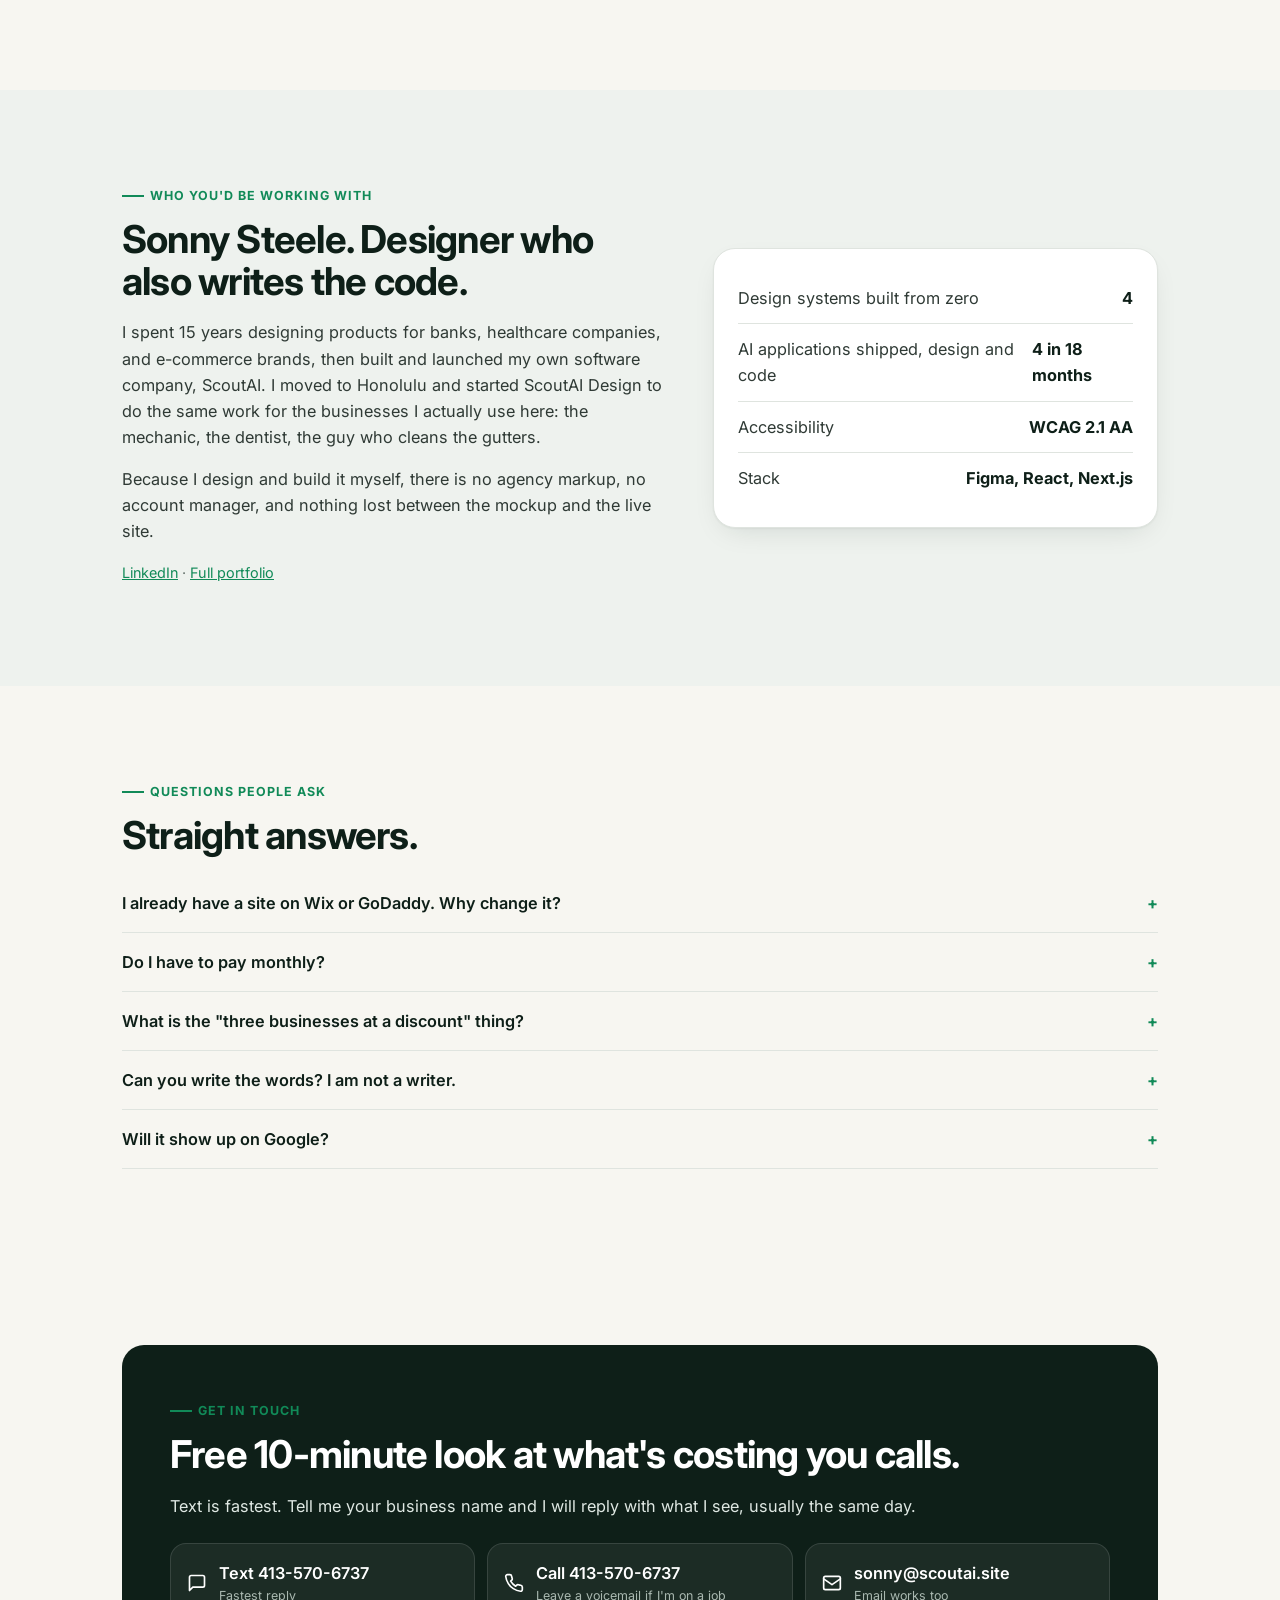
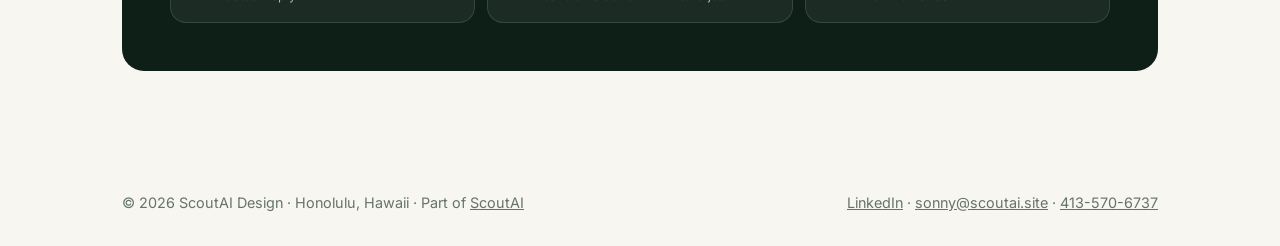
==== commit 04eed06d: "Fix clinic caption, tag width, recrop ScoutAI shot Co-Authored-By: Claude Fable 5.1 <noreply@anthrop" ====
--- a/index.html
+++ b/index.html
@@ -131,7 +131,7 @@
         <figure><img src="assets/img/work-2.jpg" alt="ScoutAI job-search platform homepage" loading="lazy" width="1000" height="515"><figcaption><b>ScoutAI</b><span>AI job-search platform with paying subscribers. Designed, built, and run by me.</span></figcaption></figure>
       </a>
       <a href="https://sonnysteele23.github.io/cprt-demo/" target="_blank" rel="noopener">
-        <figure><img src="assets/img/work-3.jpg" alt="Clinic website demo homepage" loading="lazy" width="1000" height="515"><figcaption><b>Clinic website (demo)</b><span>Concept build for a physical-therapy practice: services, booking, trust signals.</span></figcaption></figure>
+        <figure><img src="assets/img/work-3.jpg" alt="Clinic website demo homepage" loading="lazy" width="1000" height="515"><figcaption><b>Clinic website (demo)</b><span>Concept build for a regenerative-medicine clinic: services, booking, trust signals.</span></figcaption></figure>
       </a>
       <a href="https://sonnysteele23.github.io/uh-cafeteria-analytics/" target="_blank" rel="noopener">
         <figure><img src="assets/img/work-4.jpg" alt="Cafeteria operations analytics prototype" loading="lazy" width="1000" height="515"><figcaption><b>Cafeteria operations dashboard (prototype)</b><span>Analytics prototype for a university dining operation serving about 1,600 meals a day.</span></figcaption></figure>
--- a/assets/css/site.css
+++ b/assets/css/site.css
@@ -80,7 +80,7 @@
 .card .price{margin:var(--sp-4) 0 var(--sp-2)}
 .card .fill{flex:1}
 .card--feature{border-color:var(--c-brand);box-shadow:0 0 0 3px var(--c-brand-tint),var(--sh-card)}
-.tag{display:inline-block;font-size:var(--fs-xs);font-weight:700;letter-spacing:var(--ls-label);text-transform:uppercase;color:var(--c-brand-deep);background:var(--c-brand-tint);border-radius:var(--r-pill);padding:4px 10px;margin-bottom:var(--sp-3)}
+.tag{display:inline-block;align-self:flex-start;font-size:var(--fs-xs);font-weight:700;letter-spacing:var(--ls-label);text-transform:uppercase;color:var(--c-brand-deep);background:var(--c-brand-tint);border-radius:var(--r-pill);padding:4px 10px;margin-bottom:var(--sp-3)}
 
 /* Work */
 .work{display:grid;gap:var(--sp-5);grid-template-columns:repeat(auto-fit,minmax(280px,1fr))}
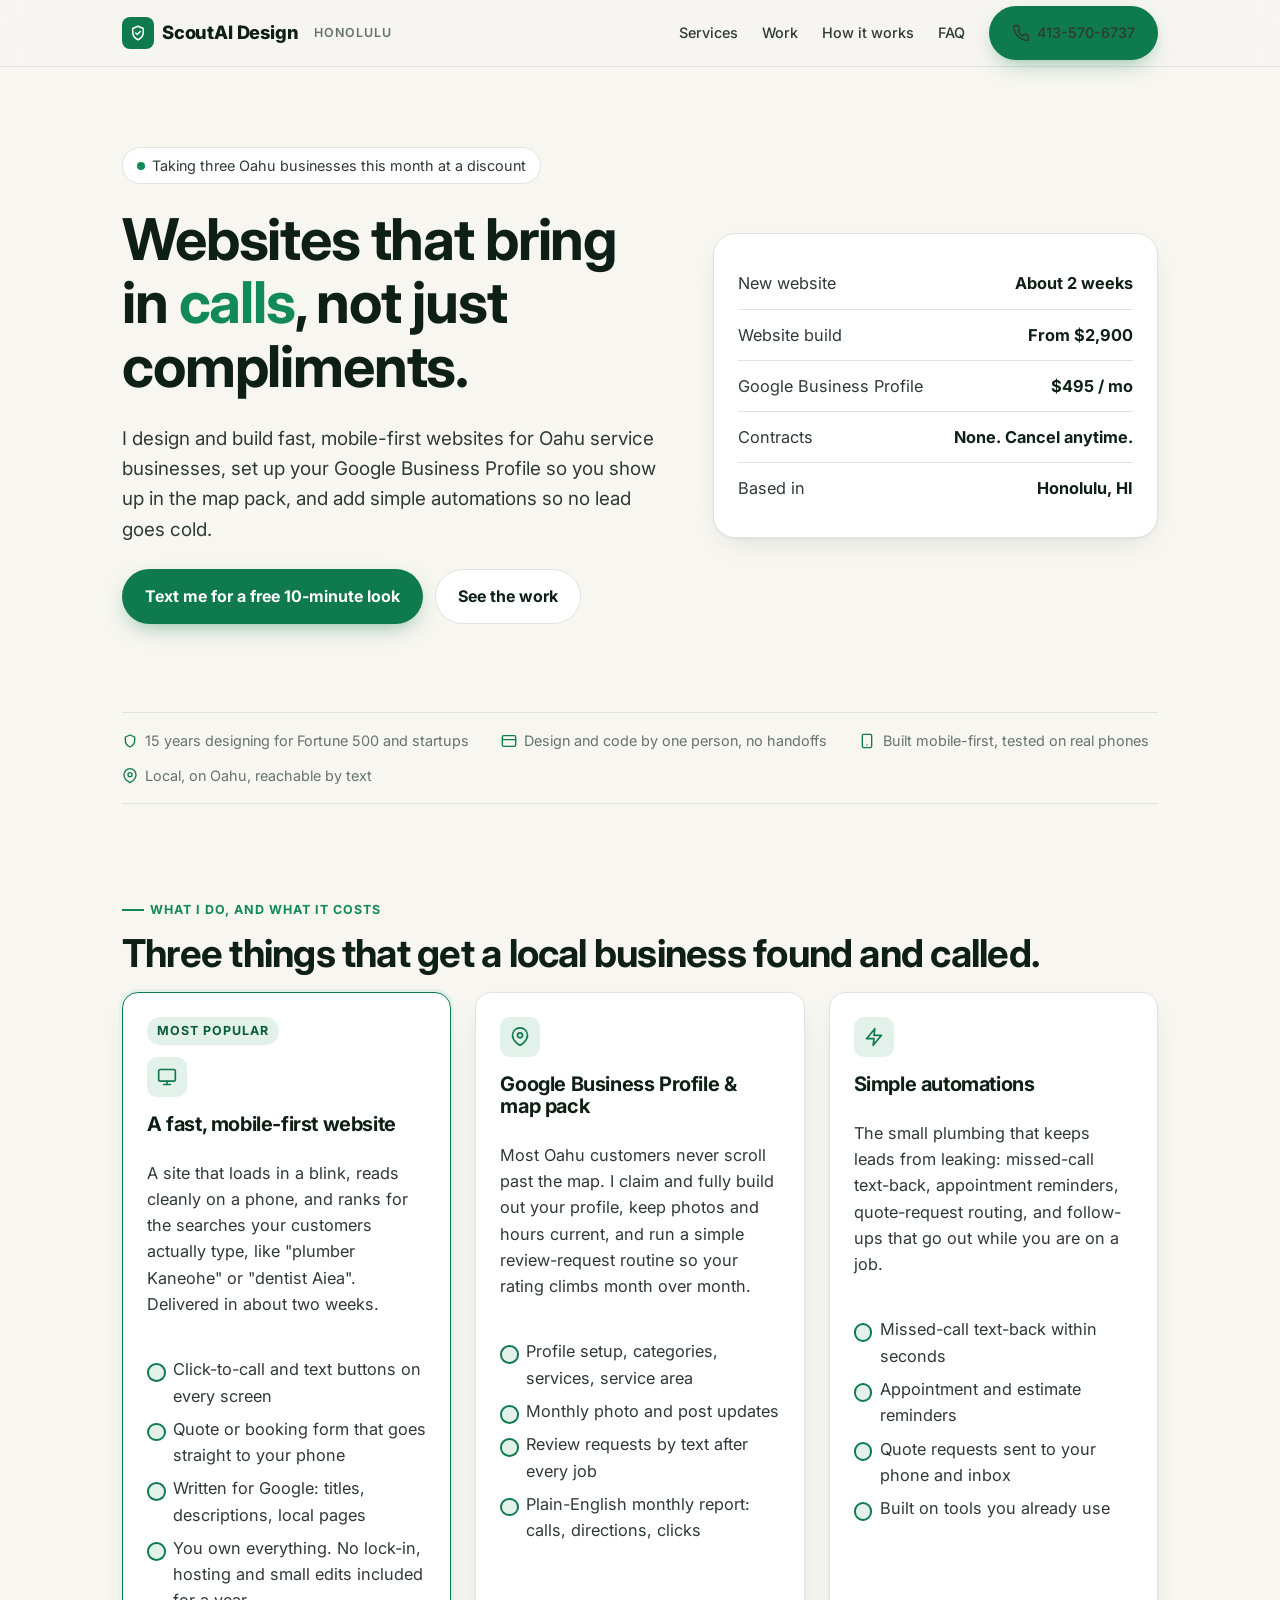
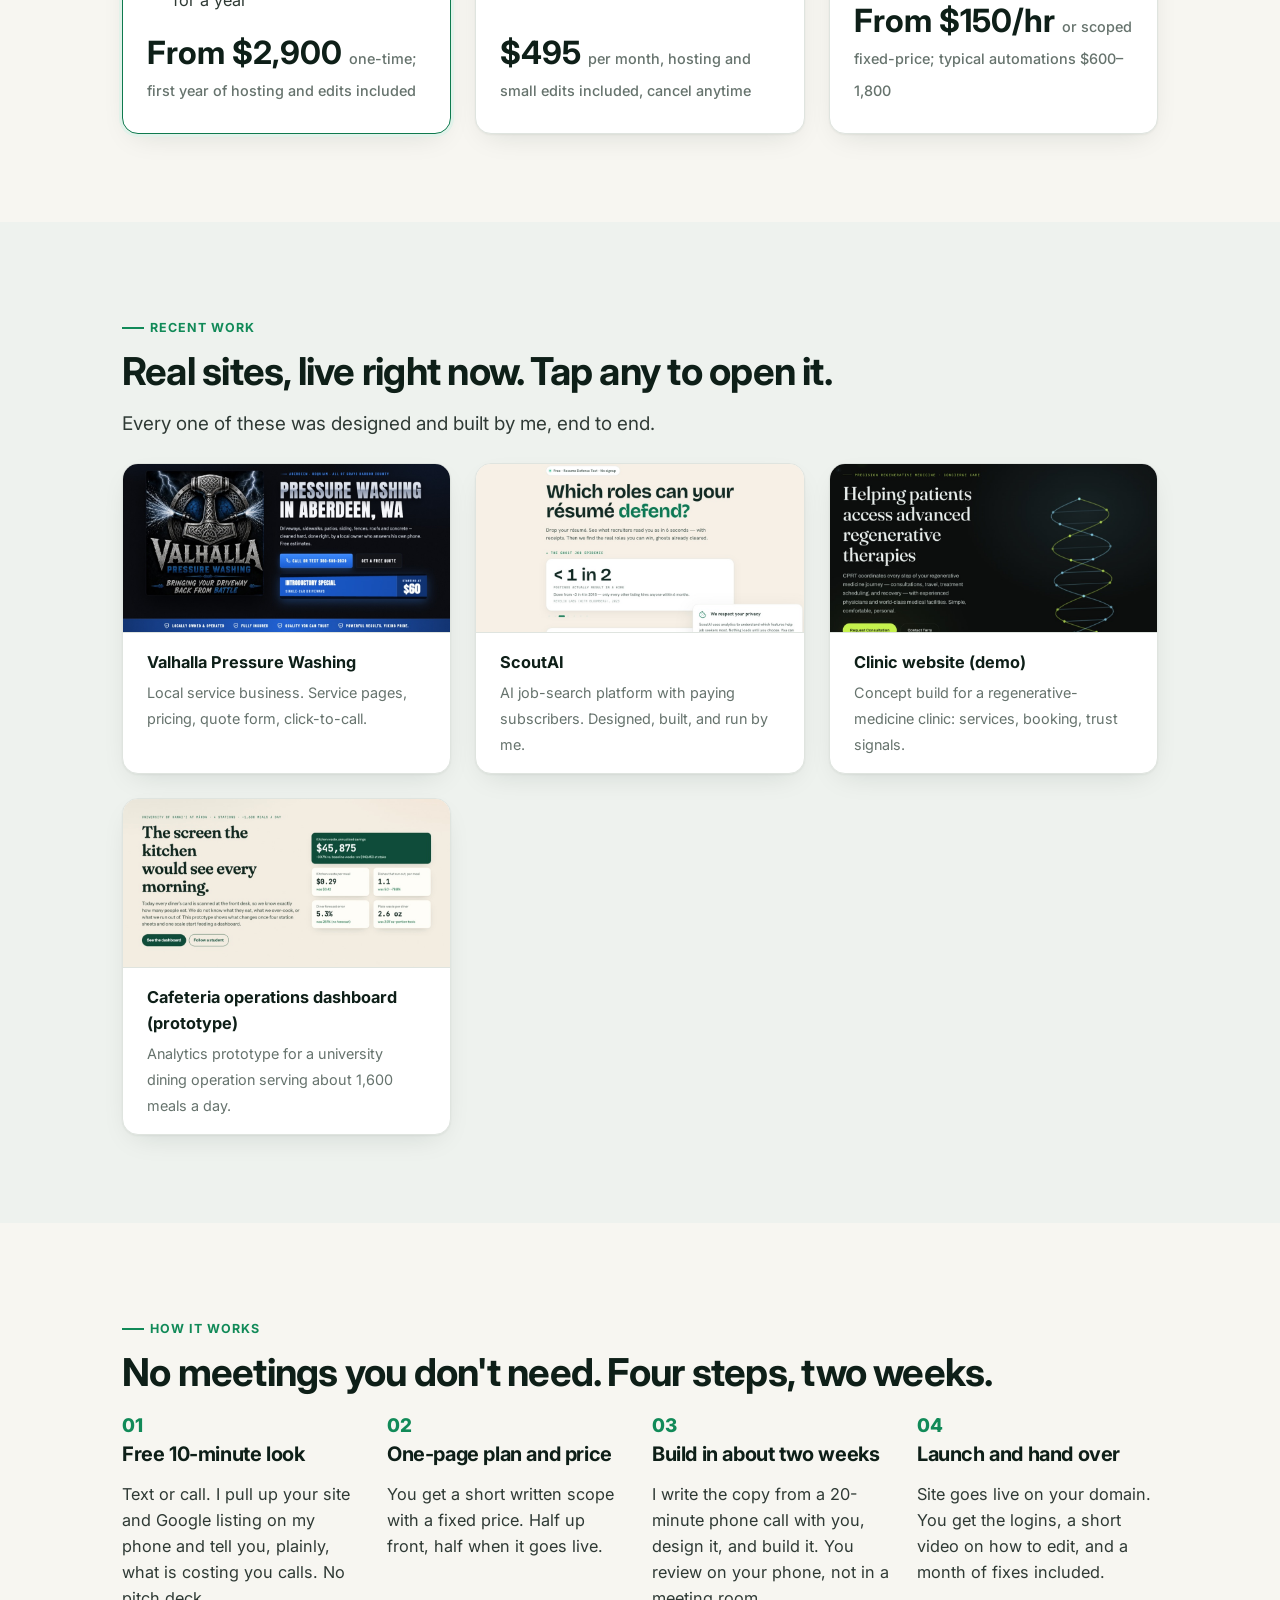
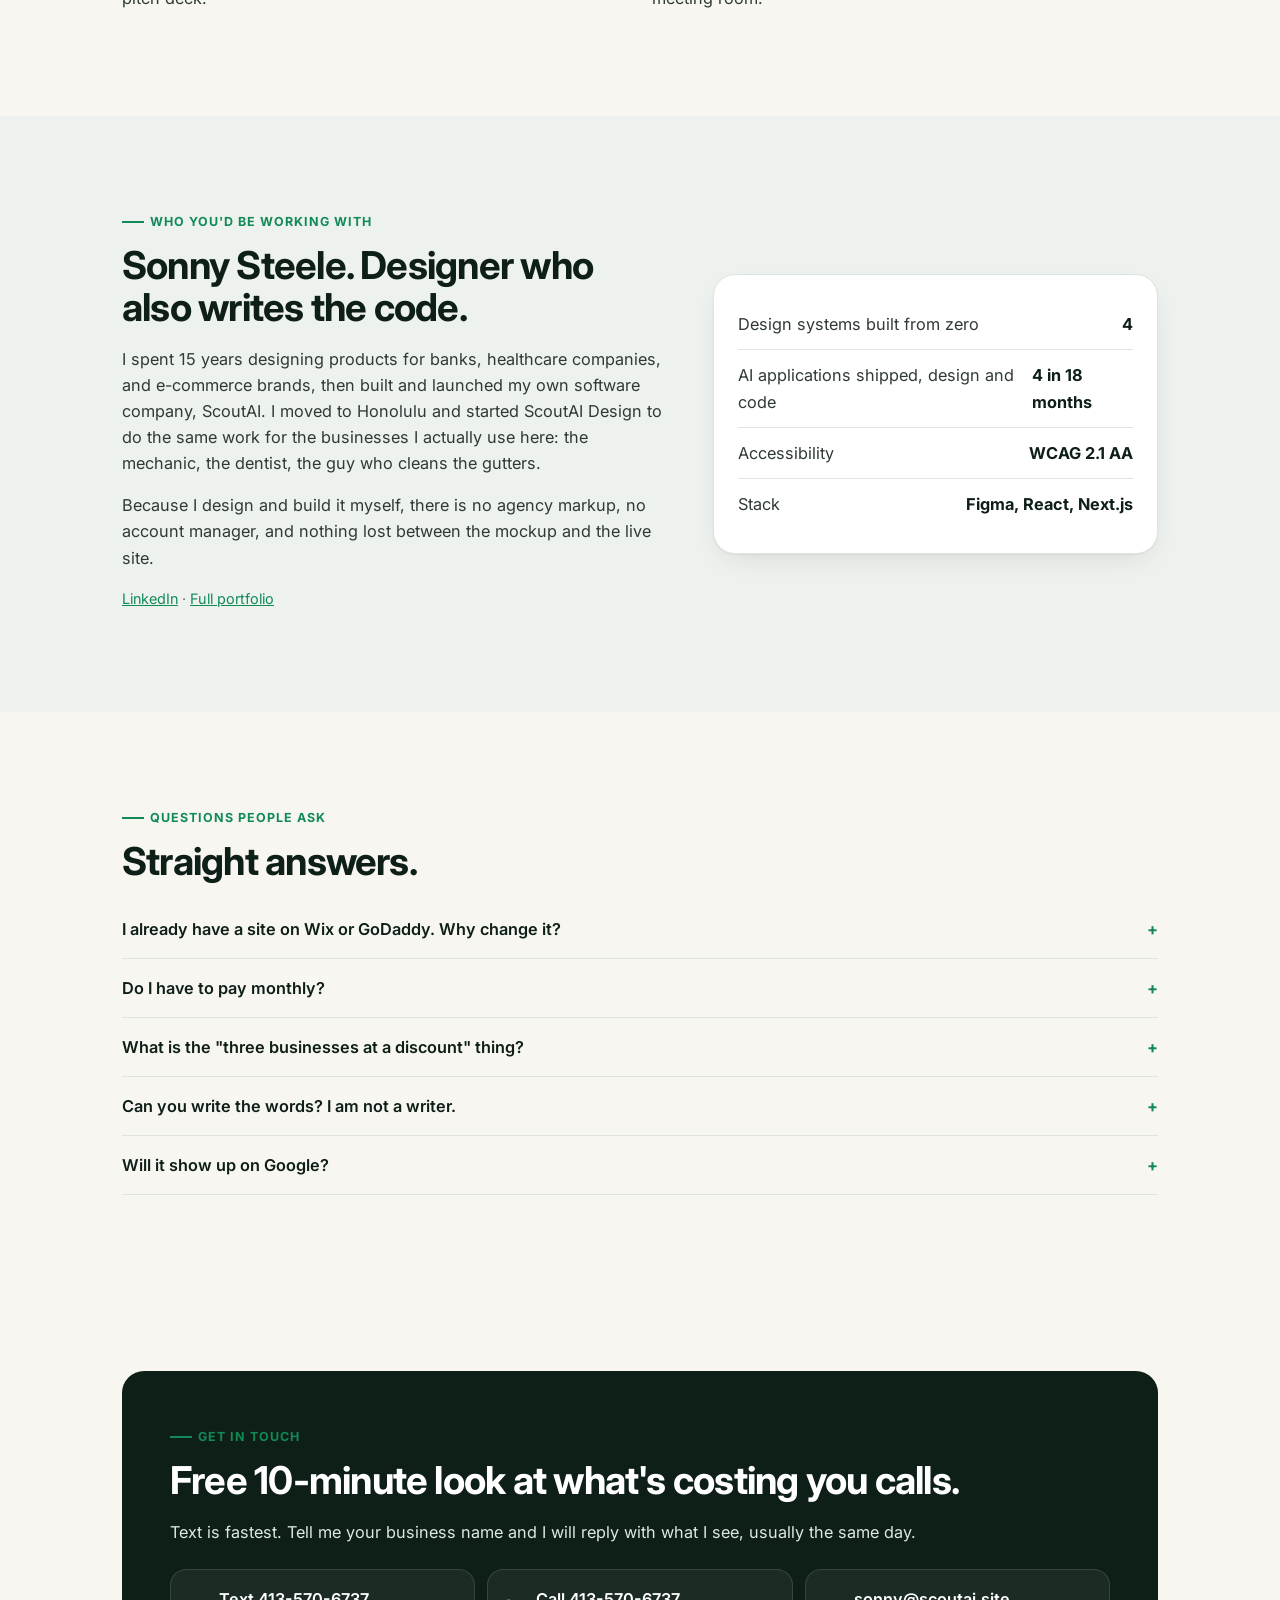
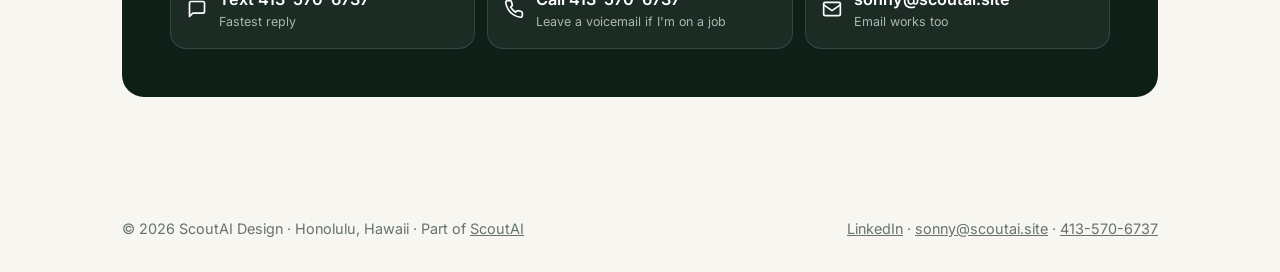
==== commit 0612d9d9: "Reprice: build from $2,900, Presence $495/mo, Care $79/mo Co-Authored-By: Claude Fable 5.1 <noreply@" ====
--- a/index.html
+++ b/index.html
@@ -55,8 +55,8 @@
     </div>
     <aside class="hero-card" aria-label="At a glance">
       <div class="row"><span>New website</span><b>About 2 weeks</b></div>
-      <div class="row"><span>Starting at</span><b>$1,500</b></div>
-      <div class="row"><span>Google Business Profile</span><b>$300–500 / mo</b></div>
+      <div class="row"><span>Website build</span><b>From $2,900</b></div>
+      <div class="row"><span>Google Business Profile</span><b>$495 / mo</b></div>
       <div class="row"><span>Contracts</span><b>None. Cancel anytime.</b></div>
       <div class="row"><span>Based in</span><b>Honolulu, HI</b></div>
     </aside>
@@ -86,9 +86,9 @@
           <li>Click-to-call and text buttons on every screen</li>
           <li>Quote or booking form that goes straight to your phone</li>
           <li>Written for Google: titles, descriptions, local pages</li>
-          <li>You own everything. No lock-in, no monthly hosting bill required</li>
+          <li>You own everything. No lock-in, hosting and small edits included for a year</li>
         </ul>
-        <div class="price">$1,500–3,000 <small>one-time, depends on pages</small></div>
+        <div class="price">From $2,900 <small>one-time; first year of hosting and edits included</small></div>
       </article>
       <article class="card">
         <div class="icon" aria-hidden="true"><svg viewBox="0 0 24 24" fill="none" stroke-width="2" stroke-linecap="round" stroke-linejoin="round"><path d="M21 10c0 7-9 12-9 12S3 17 3 10a9 9 0 0 1 18 0z"/><circle cx="12" cy="10" r="3"/></svg></div>
@@ -100,7 +100,7 @@
           <li>Review requests by text after every job</li>
           <li>Plain-English monthly report: calls, directions, clicks</li>
         </ul>
-        <div class="price">$300–500 <small>per month, cancel anytime</small></div>
+        <div class="price">$495 <small>per month, hosting and small edits included, cancel anytime</small></div>
       </article>
       <article class="card">
         <div class="icon" aria-hidden="true"><svg viewBox="0 0 24 24" fill="none" stroke-width="2" stroke-linecap="round" stroke-linejoin="round"><path d="M13 2L3 14h9l-1 8 10-12h-9l1-8z"/></svg></div>
@@ -112,7 +112,7 @@
           <li>Quote requests sent to your phone and inbox</li>
           <li>Built on tools you already use</li>
         </ul>
-        <div class="price">Scoped per job <small>usually a few hundred dollars</small></div>
+        <div class="price">From $150/hr <small>or scoped fixed-price; typical automations $600–1,800</small></div>
       </article>
     </div>
   </div>
@@ -176,7 +176,7 @@
     <span class="kicker">Questions people ask</span>
     <h2>Straight answers.</h2>
     <details><summary>I already have a site on Wix or GoDaddy. Why change it?</summary><p>If it loads fast on a phone, shows your phone number above the fold, and you are getting calls from Google, keep it. If any of those is a no, that is the fix. I will tell you honestly on the free look which one you are.</p></details>
-    <details><summary>Do I have to pay monthly?</summary><p>Not for the website. It is a one-time build and you own it. The Google Business Profile service is monthly because it is ongoing work, and you can cancel any month.</p></details>
+    <details><summary>Do I have to pay monthly?</summary><p>Not for the website. It is a one-time build and you own it, and hosting plus small edits are included for the first year ($79 a month after that if you want me to keep hosting it). The Google Business Profile service is monthly because it is ongoing work, and you can cancel any month.</p></details>
     <details><summary>What is the "three businesses at a discount" thing?</summary><p>I am new on Oahu and want local work to show. The first three businesses this month get a reduced build price in exchange for letting me use the finished site in my portfolio. Nothing else changes.</p></details>
     <details><summary>Can you write the words? I am not a writer.</summary><p>Yes. We talk for about 20 minutes about what you do and who calls you, and I write everything from that. You approve it before it goes live.</p></details>
     <details><summary>Will it show up on Google?</summary><p>A new site does not rank overnight, and anyone who promises page one in a week is guessing. What I do is build it right from day one, titles, local pages, speed, and your Google Business Profile, which is where most local calls come from. Most clients see map-pack movement in the first one to three months.</p></details>
